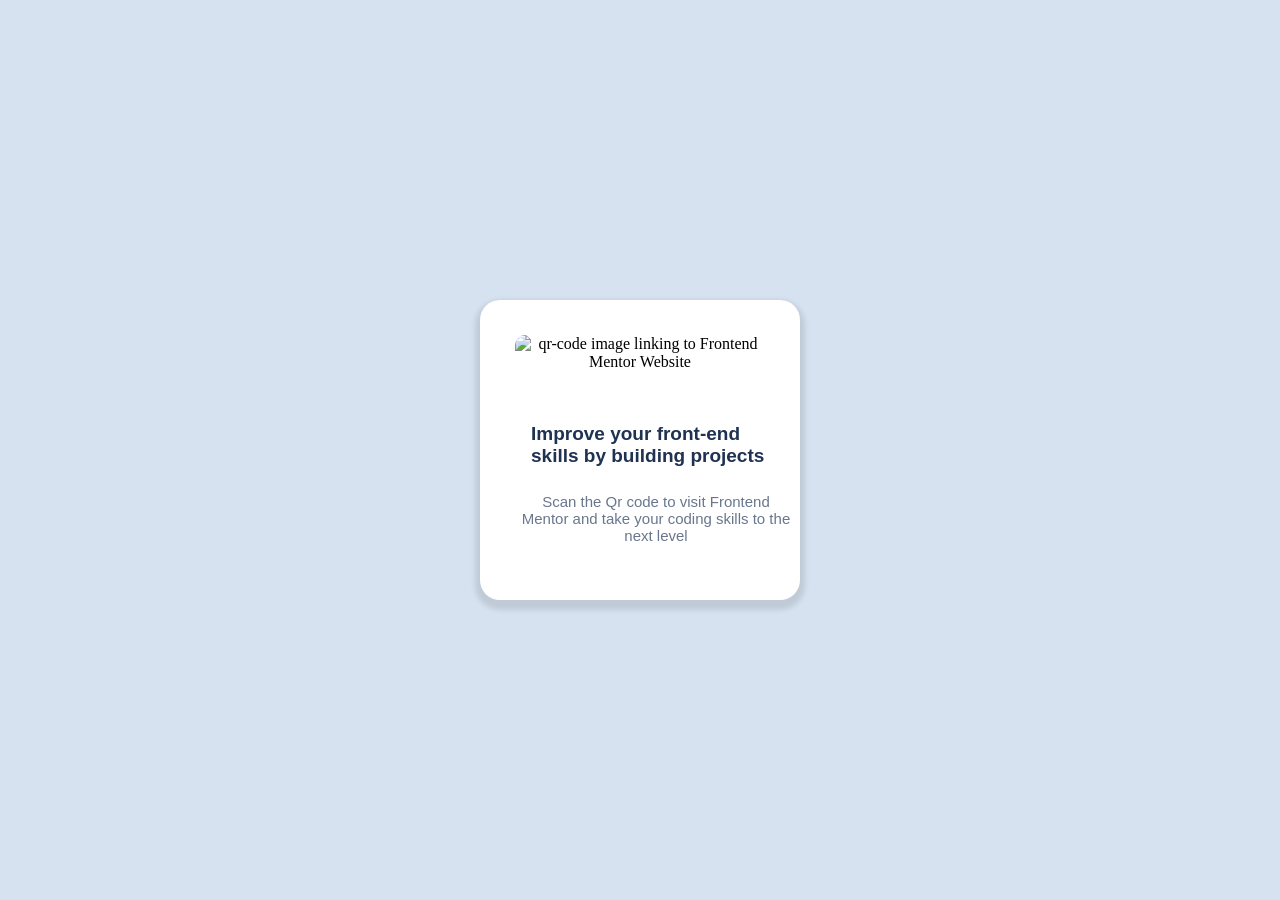
==== index.html @ c2241b34 "Add files via upload" ====
<!DOCTYPE html>
<html lang="en">
<head>
  <meta charset="UTF-8">
  <meta name="viewport" content="width=device-width, initial-scale=1.0"> <!-- displays site properly based on user's device -->

  <link rel="icon" type="image/png" sizes="32x32" href="./images/favicon-32x32.png">
  <link rel="stylesheet" href="styles.css">
  
  <title>Frontend Mentor | QR code component</title>

  <!-- Feel free to remove these styles or customise in your own stylesheet 👍 -->
  
</head>
<main>
<body>
  
<article class="card">
  <div class="qrcode">
    <img src="images/image-qr-code.png" alt="qr-code image linking to Frontend Mentor Website">
  </div>
<div class="card-content">
  <h1 class="h1">
    Improve your front-end skills by building projects
  </h1>
  <p class="p">Scan the Qr code to visit Frontend Mentor and take your coding skills to the next level</p>
</div>
</article>
  
  
</body>
</main>
</html>
---- styles.css ----
body{
 background:hsl(212,45%,89%);
 margin:auto;
 display:flex;
 justify-content:center;
 align-items:center;
 min-height:100vh;
}
.card{
    width:100%;
    max-width:320px;
    height:auto;
    display:flex;
    flex-direction:column;
    padding:25px;
    justify-content:center;
    
    text-align:center;
    background-color:white;
    border-radius:20px;
 box-sizing:border-box;
    box-shadow: 0 5px 5px 5px rgba(0,0,0,0.1);
}
.qrcode{
    display:block;
    width:100%;
    height:auto;
    padding:0;
    margin:0 auto;
    object-fit:cover;
}
.qrcode img{
    border-radius:20px;
width:100%;
padding:10px;
height:auto;
box-sizing:border-box;




}

.card-content{
    padding:16px;
    text-align:center;
    width:100%;
    margin-top:0;
    font-family: "Outfit", sans-serif;
    
}
.h1{
    font-size:19px;
    
    text-align:left;
    padding:10px;
    color: hsl(218, 44%, 22%);
}
p{
    font-size:15px;
    color:hsl(216, 15%, 48%)
}
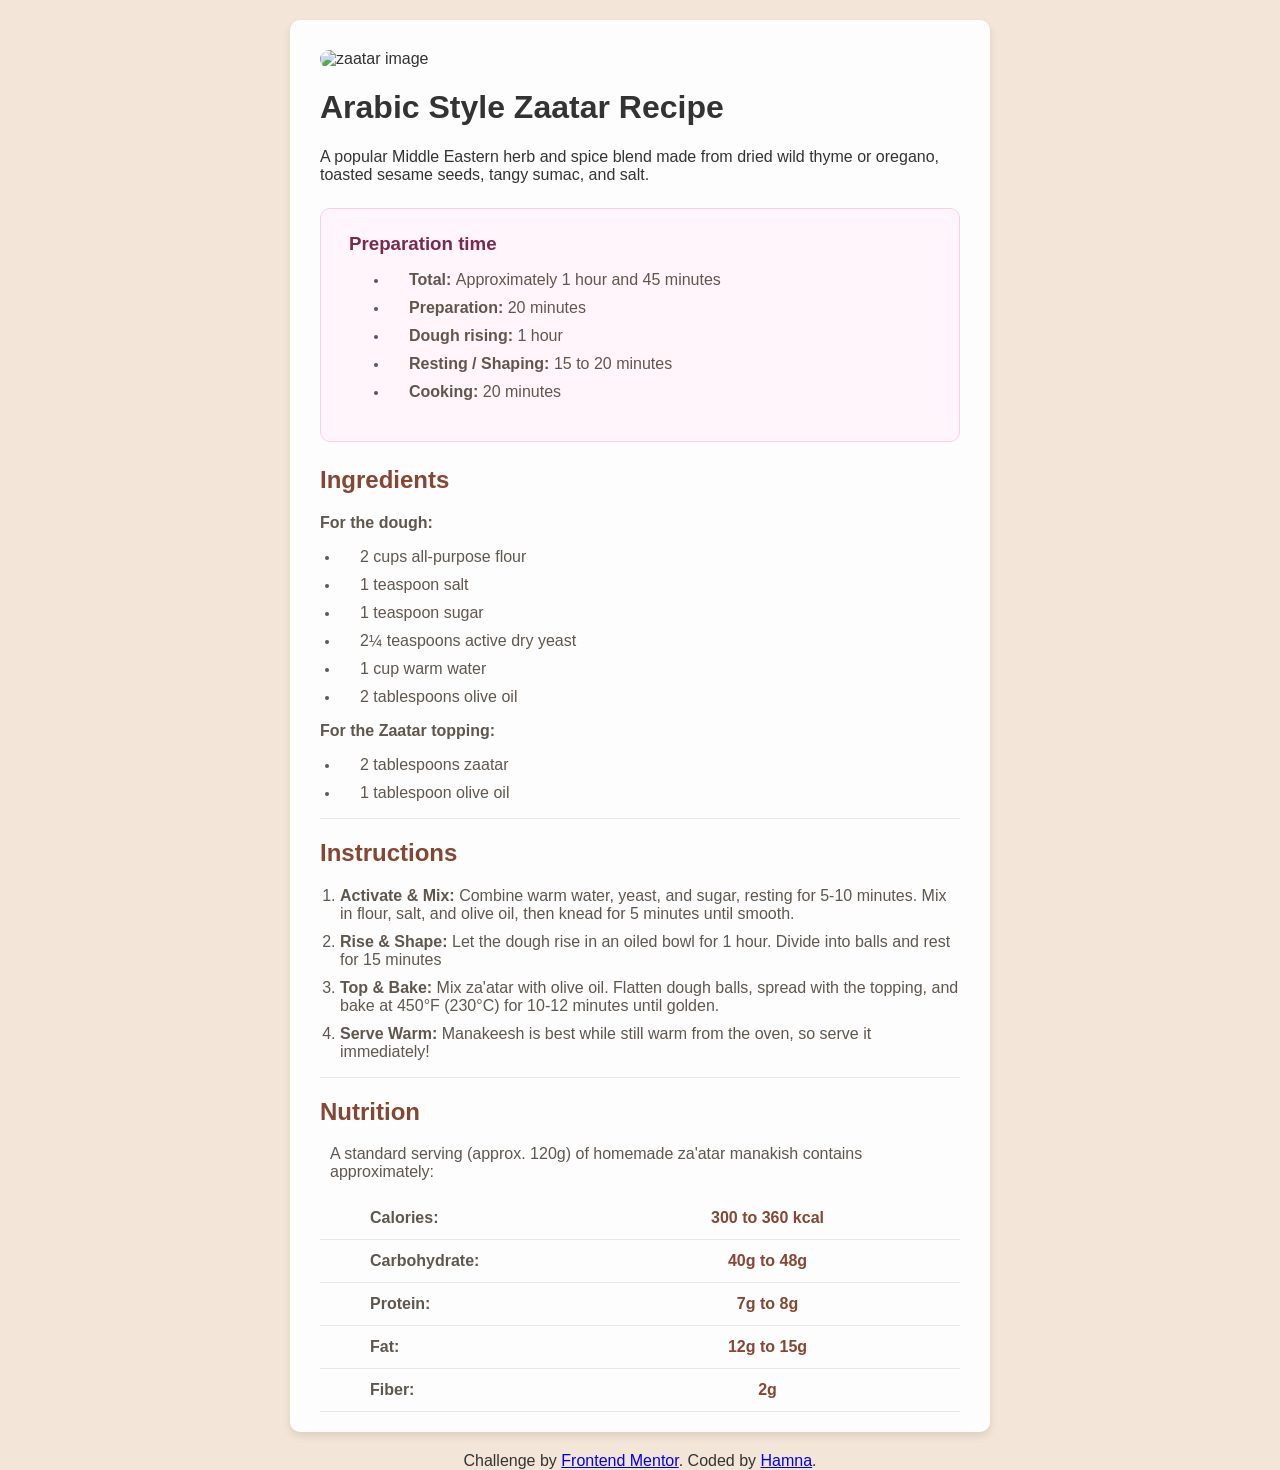
==== commit d022e80c: "Add files via upload" ====
--- a/index.html
+++ b/index.html
@@ -4,30 +4,79 @@
   <meta charset="UTF-8">
   <meta name="viewport" content="width=device-width, initial-scale=1.0"> <!-- displays site properly based on user's device -->
 
-  <link rel="icon" type="image/png" sizes="32x32" href="./images/favicon-32x32.png">
+  <link rel="icon" type="image/png" sizes="32x32" href="./assets/images/favicon-32x32.png">
   <link rel="stylesheet" href="styles.css">
   
-  <title>Frontend Mentor | QR code component</title>
+  <title>Frontend Mentor | Recipe page</title>
 
-  <!-- Feel free to remove these styles or customise in your own stylesheet 👍 -->
   
 </head>
-<main>
 <body>
+  <main class="card">
+    
+  <img class="hero" src="design/zaatar1.jpg" alt="zaatar image">
+<h1>Arabic Style Zaatar Recipe</h1>
+<p>A popular Middle Eastern herb and spice blend made from dried wild thyme or oregano, toasted sesame seeds, tangy sumac, and salt.</p>
+
+<section class="preparation-time">
+<h3>Preparation time</h3>
+<ul>
+  <li><strong>Total: </strong> Approximately 1 hour and 45 minutes</li>
+  <li><strong>Preparation: </strong> 20 minutes</li>
+  <li><strong>Dough rising: </strong>  1 hour </li>
+  <li><strong>Resting / Shaping: </strong> 15 to 20 minutes</li>
+  <li><strong>Cooking: </strong> 20 minutes</li>
+</ul>
+</section>
+<!-- Recipe Content-->
+<section class="recipe-content">
+
+  <!--Ingredients section-->
+  <h2>Ingredients</h2>
+  <strong class="sub-heading">For the dough:</strong>
+  <ul class="ingredient-list">
+    <li>2 cups all-purpose flour</li>
+    <li>1 teaspoon salt</li>
+    <li>1 teaspoon sugar</li>
+    <li>2¼ teaspoons active dry yeast</li>
+    <li>1 cup warm water</li>
+    <li>2 tablespoons olive oil</li>
+  </ul>
+  <strong class="sub-heading">For the Zaatar topping:</strong>
+  <ul class="ingredient-list">
+    <li>2 tablespoons zaatar</li>
+    <li>1 tablespoon olive oil</li>
+  </ul>
   
-<article class="card">
-  <div class="qrcode">
-    <img src="images/image-qr-code.png" alt="qr-code image linking to Frontend Mentor Website">
-  </div>
-<div class="card-content">
-  <h1 class="h1">
-    Improve your front-end skills by building projects
-  </h1>
-  <p class="p">Scan the Qr code to visit Frontend Mentor and take your coding skills to the next level</p>
-</div>
-</article>
+  <hr>
+  <!--Instructions section-->
+  <h2>Instructions</h2>
+  <ol>
+<li><strong class="sub-heaading">Activate & Mix: </strong> Combine warm water, yeast, and sugar, resting for 5-10 minutes. Mix in flour, salt, and olive oil, then knead for 5 minutes until smooth.</li>
+  
+<li><strong class="sub-heaading">Rise & Shape: </strong>Let the dough rise in an oiled bowl for 1 hour. Divide into balls and rest for 15 minutes</li>
+<li><strong class="sub-heaading">Top & Bake: </strong>Mix za'atar with olive oil. Flatten dough balls, spread with the topping, and bake at 450°F (230°C) for 10-12 minutes until golden.</li>
+<li><strong class="sub-heaading">Serve Warm: </strong>Manakeesh is best while still warm from the oven, so serve it immediately!</li>
+</ol>
+<hr>
+<!--Nutritions section-->
+<section class="nutrition">
+  <h2>Nutrition</h2>
+  <p>A standard serving (approx. 120g) of homemade za'atar manakish contains approximately:</p>
+  <div class="nutrition-row"><strong>Calories:</strong><span><strong>300 to 360 kcal</strong></span></div>
+  <div class="nutrition-row"><strong>Carbohydrate:</strong><span><strong>40g to 48g</strong></span></div>
+  <div class="nutrition-row"><strong>Protein:</strong><span><strong>7g to 8g</strong></span></div>
+  <div class="nutrition-row"><strong>Fat:</strong><span><strong>12g to 15g</strong></span></div>
+  <div class="nutrition-row"><strong>Fiber:</strong><span><strong>2g</strong></span></div>
+</section>
+
+</main>
+
   
   
+  <footer class="attribution">
+    Challenge by <a href="https://www.frontendmentor.io?ref=challenge">Frontend Mentor</a>. 
+    Coded by <a href="#">Hamna</a>.
+  </footer>
 </body>
-</main>
 </html>
--- a/styles.css
+++ b/styles.css
@@ -1,64 +1,160 @@
-body{
- background:hsl(212,45%,89%);
- margin:auto;
- display:flex;
- justify-content:center;
- align-items:center;
- min-height:100vh;
-}
-.card{
-    width:100%;
-    max-width:320px;
-    height:auto;
-    display:flex;
-    flex-direction:column;
-    padding:25px;
-    justify-content:center;
-    
-    text-align:center;
-    background-color:white;
-    border-radius:20px;
- box-sizing:border-box;
-    box-shadow: 0 5px 5px 5px rgba(0,0,0,0.1);
-}
-.qrcode{
-    display:block;
-    width:100%;
-    height:auto;
-    padding:0;
-    margin:0 auto;
-    object-fit:cover;
-}
-.qrcode img{
-    border-radius:20px;
-width:100%;
-padding:10px;
-height:auto;
-box-sizing:border-box;
-
-
-
+body {
+    font-family: 'Segoe UI', Tahoma, Geneva, Verdana, sans-serif;
+    background-color: hsl(30, 54%, 90%);
+    color: #333;
+    margin: 0;
+    padding: 0;
 
 }
 
-.card-content{
-    padding:16px;
-    text-align:center;
-    width:100%;
-    margin-top:0;
-    font-family: "Outfit", sans-serif;
-    
+.card {
+    box-sizing: border-box;
+    max-width: 700px;
+    width: calc(100% - 40px);
+    margin: 20px auto;
+    padding-top: 30px;
+    background-color: rgb(253, 253, 253);
+    box-shadow: 0 4px 8px rgba(0, 0, 0, 0.1);
+    border-radius: 10px;
+    overflow: hidden;
+    text-align: left;
 }
-.h1{
-    font-size:19px;
-    
-    text-align:left;
-    padding:10px;
-    color: hsl(218, 44%, 22%);
+
+.hero {
+    display: block;
+    object-fit: cover;
+    width: calc(100% - 60px);
+    height: auto;
+    margin: 0 30px;
+    border-radius: 10px;
 }
-p{
-    font-size:15px;
-    color:hsl(216, 15%, 48%)
+
+h1 {
+    box-sizing: border-box;
+    width: 100%;
+    padding: 0 30px;
+    font-size: 2rem;
+}
+
+h1,
+p
+{
+    box-sizing: border-box;
+    width: 100%;
+    padding: 0 30px;
+}
+.preparation-time{
+    background-color:hsl(330, 100%, 98%);
+    margin: 24px 30px;
+    padding: 24px 28px;
+
+    border-radius:10px;
+    border: 1px solid hsl(330, 100%, 90%);
+}
+.preparation-time h3{
+    color:hsl(332, 51%, 32%);
+    margin: 0 0 16px;
 }
 
 
+.preparation-time ul li::marker {
+     margin: 0;
+    padding-left: 20px;
+    list-style-position: outside;
+    color:hsl(30, 10%, 34%);
+     font-size:0.8em;
+    
+
+    
+}
+.preparation-time li {
+    margin-bottom:10px;
+    padding-left:20px;
+   color: hsl(30, 10%, 34%);
+  
+}
+.recipe-content{
+    padding:0 30px;
+    text-align: left;
+    margin-bottom:20px;
+    
+}
+.recipe-content h2 {
+    color: hsl(14, 45%, 36%);
+}
+.recipe-content ul,.recipe-content ol {
+    margin-left:0;
+    margin-right:0;
+    padding-left:20px;
+    list-style-position: outside;
+}
+.recipe-content ul li::marker  {
+    font-size:0.8em;
+}
+.recipe-content li{
+    margin-bottom:10px;
+    color:hsl(30, 10%, 34%);
+}
+.sub-heading{
+    color:hsl(30, 10%, 34%);
+    margin:16px 0 8px;
+    
+}
+.ingredient-list li{
+padding-left:20px; 
+} 
+hr{
+    height:1px;
+    background-color:hsl(30, 18%, 90%);
+    border:none;
+}
+.nutrition-row {
+    display:grid;
+    grid-template-columns: minmax(0, 1fr) minmax(0, 1fr);
+    column-gap: 10px;
+    padding:12px 50px;
+    
+    border-bottom:1px solid hsl(30, 18%, 90%);
+}
+.nutrition-row span strong{
+    color:hsl(14, 45%, 36%);
+    
+}
+.nutrition p{
+    text-align: left;
+    padding-left:10px;
+    color:hsl(30, 10%, 34%);
+}
+.nutrition-row strong {
+    color:hsl(30, 10%, 34%);
+}
+.nutrition-row span {
+    text-align: center;
+    padding-right:20px;
+}
+.attribution{
+    text-align: center;
+}
+@media (max-width: 700px) {
+    .card {
+        width: 100%;
+        margin: 0;
+        padding-top: 0;
+        border-radius: 0;
+    }
+
+    .hero {
+        width: 100%;
+        margin: 0;
+        border-radius: 0;
+    }
+
+    .nutrition-row {
+        column-gap: 16px;
+        padding: 12px 10px;
+    }
+    .attribution{
+        text-align: center;
+    }
+}
+   
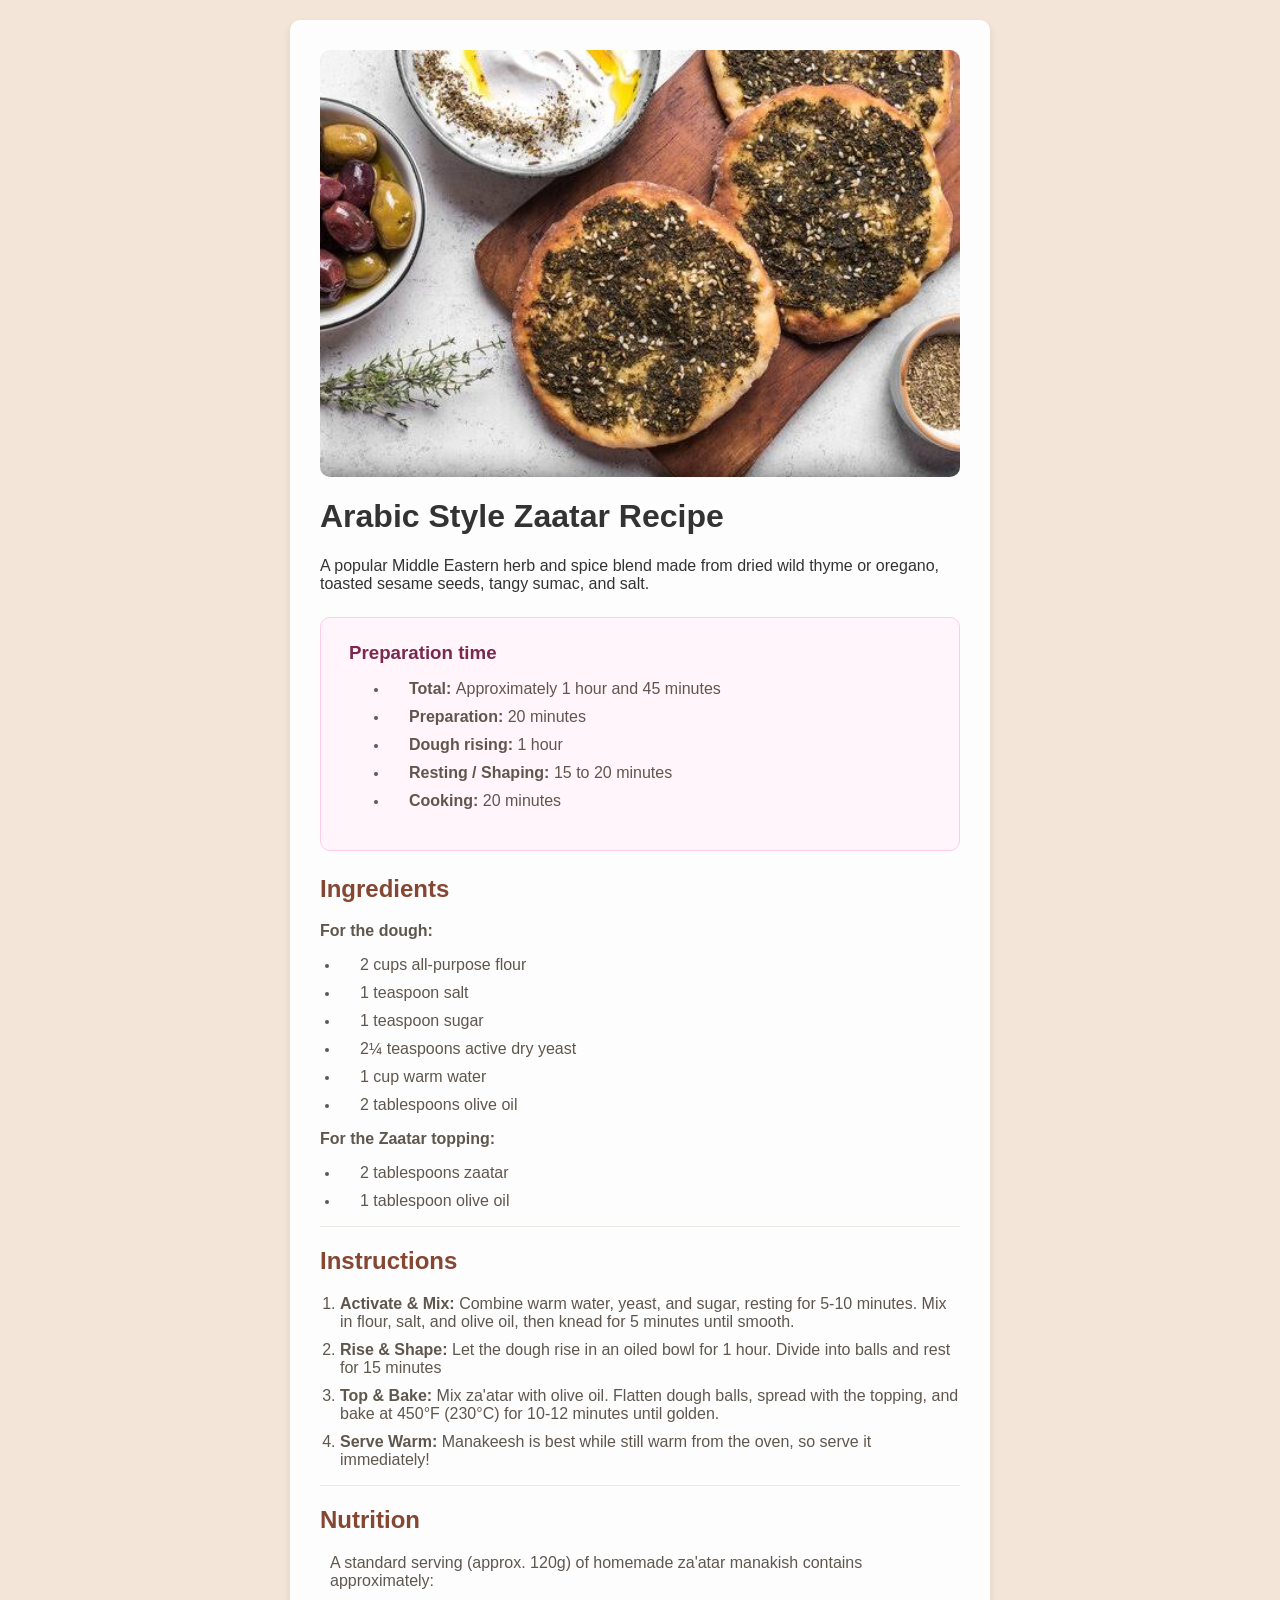
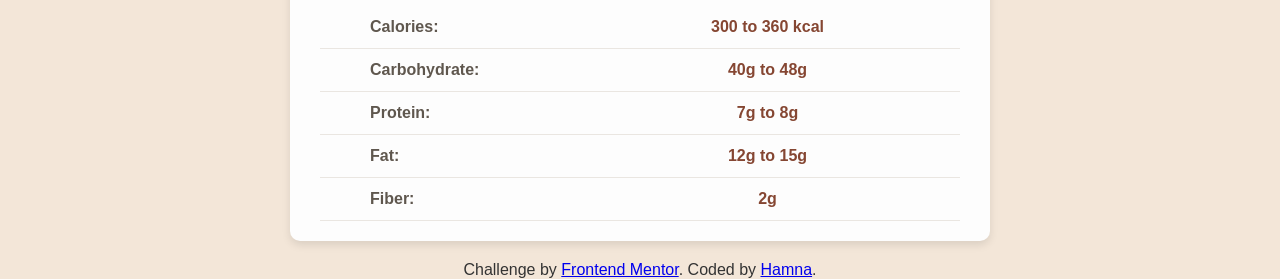
==== commit e7b18af5: "Update index.html" ====
--- a/index.html
+++ b/index.html
@@ -14,7 +14,7 @@
 <body>
   <main class="card">
     
-  <img class="hero" src="design/zaatar1.jpg" alt="zaatar image">
+  <img class="hero" src="zaatar1.jpg" alt="zaatar image">
 <h1>Arabic Style Zaatar Recipe</h1>
 <p>A popular Middle Eastern herb and spice blend made from dried wild thyme or oregano, toasted sesame seeds, tangy sumac, and salt.</p>
 
@@ -79,4 +79,4 @@
     Coded by <a href="#">Hamna</a>.
   </footer>
 </body>
-</html>+</html>
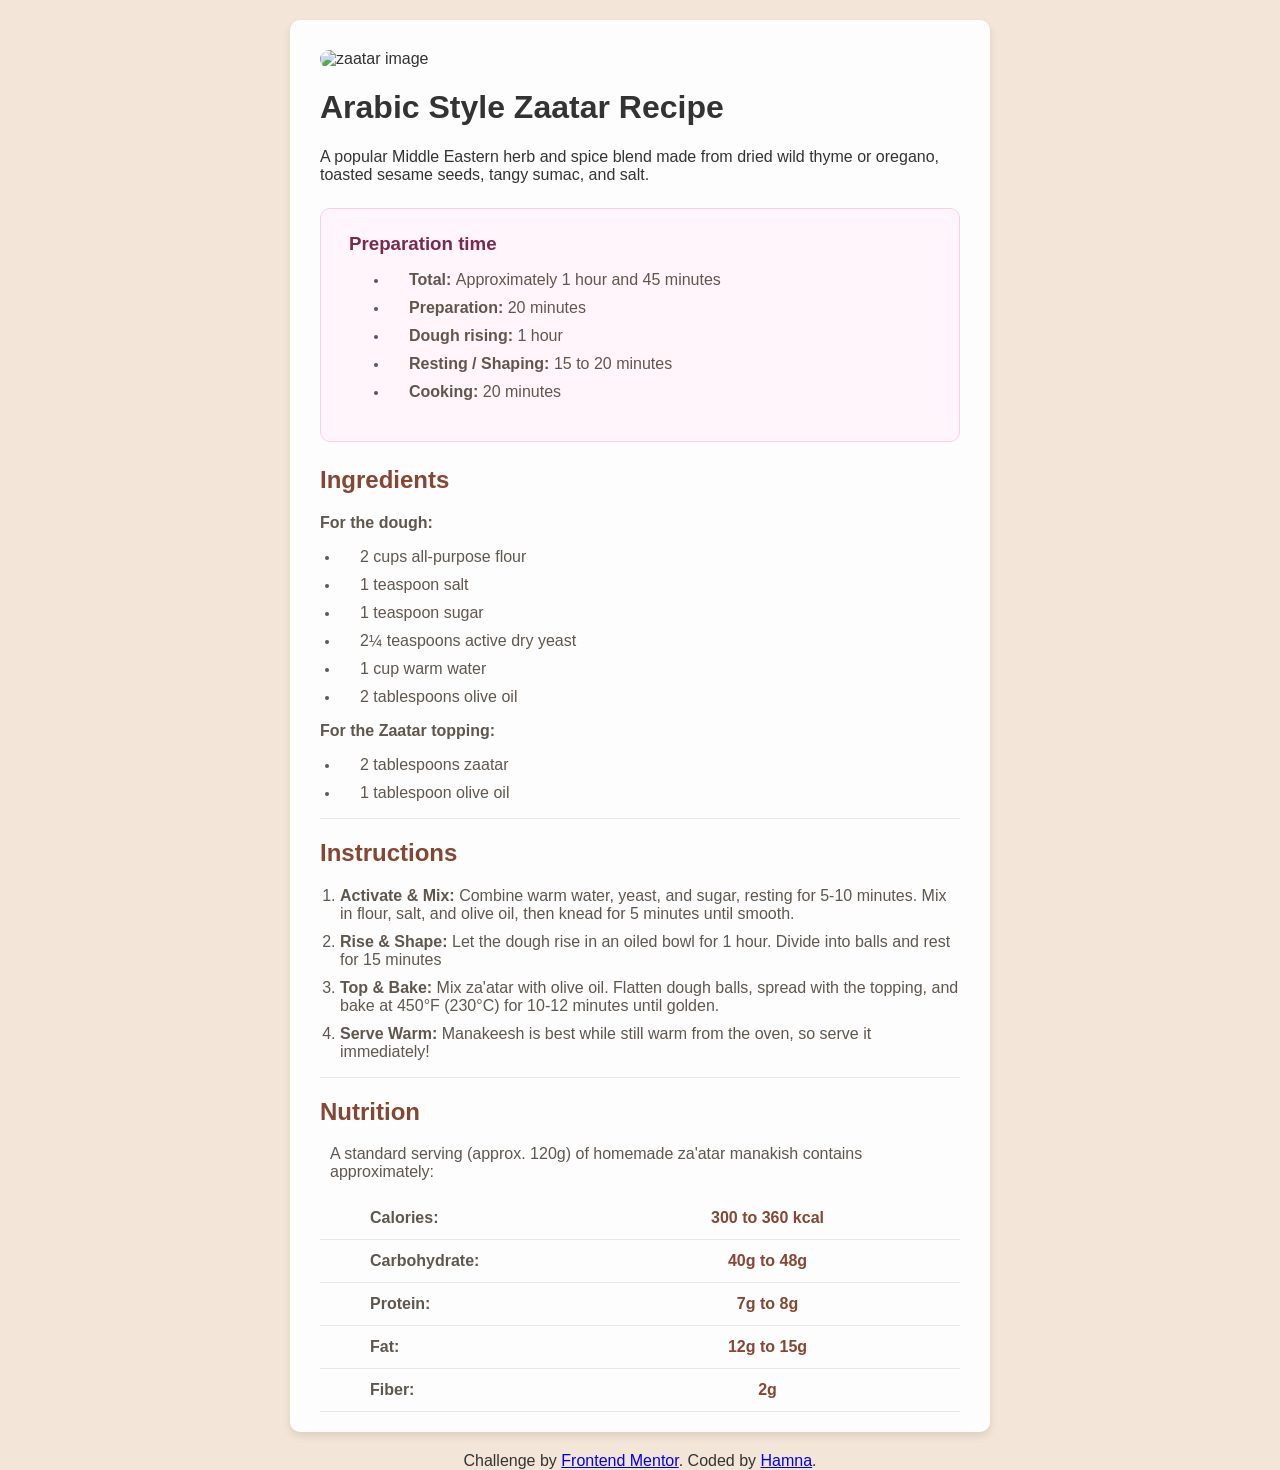
==== commit 1eefccdd: "Update image source path for hero image" ====
--- a/index.html
+++ b/index.html
@@ -14,7 +14,7 @@
 <body>
   <main class="card">
     
-  <img class="hero" src="zaatar1.jpg" alt="zaatar image">
+  <img class="hero" src="design/zaatar1.jpg" alt="zaatar image">
 <h1>Arabic Style Zaatar Recipe</h1>
 <p>A popular Middle Eastern herb and spice blend made from dried wild thyme or oregano, toasted sesame seeds, tangy sumac, and salt.</p>
 
